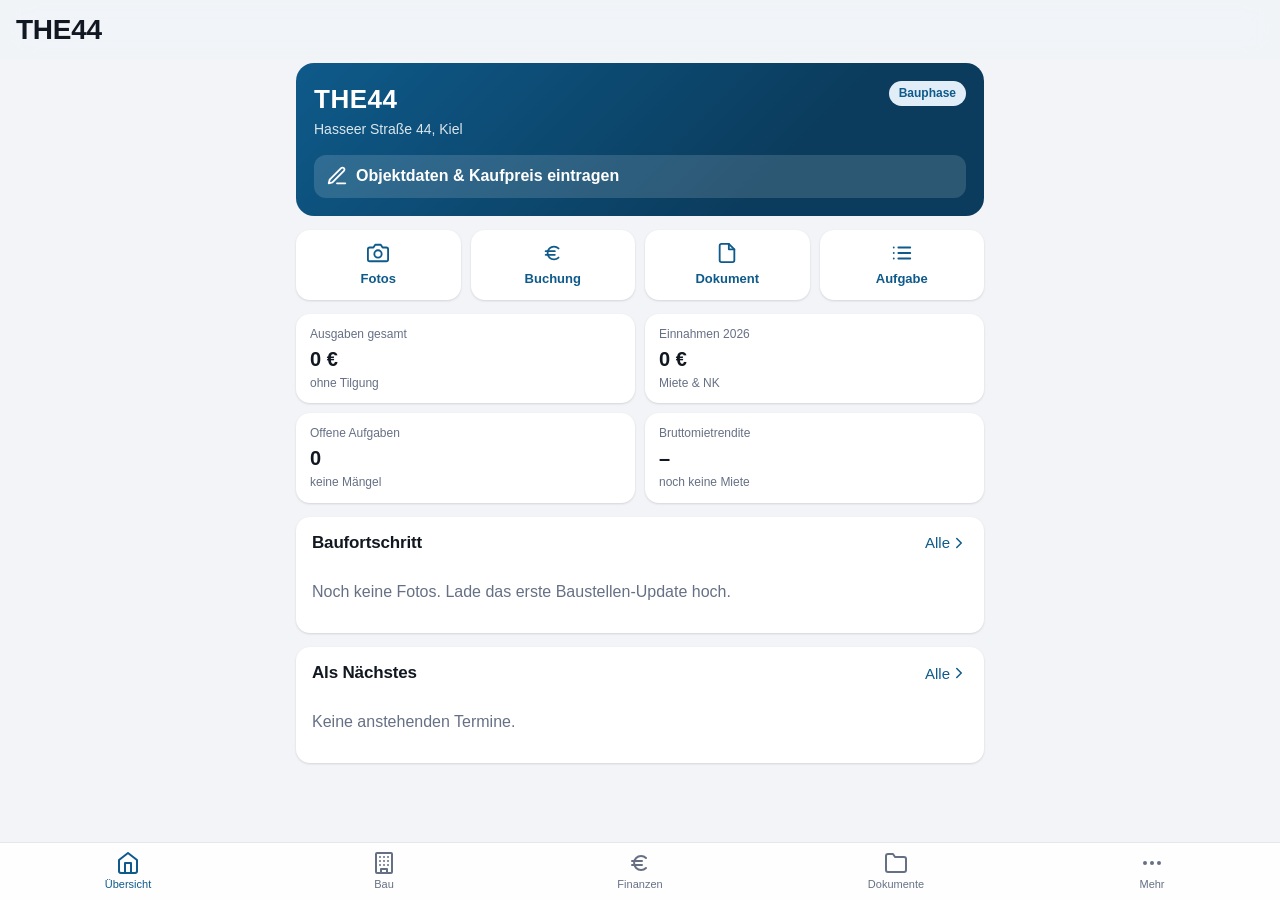
==== the44/index.html @ 4cbebdf8 "Add THE44 property management PWA Offline-first mobile web app for the THE44 investment apartment in" ====
<!doctype html>
<html lang="de">
<head>
  <meta charset="utf-8" />
  <meta name="viewport" content="width=device-width, initial-scale=1, viewport-fit=cover" />
  <meta name="theme-color" content="#0e5a8a" media="(prefers-color-scheme: light)" />
  <meta name="theme-color" content="#0d1117" media="(prefers-color-scheme: dark)" />
  <meta name="apple-mobile-web-app-capable" content="yes" />
  <meta name="mobile-web-app-capable" content="yes" />
  <meta name="apple-mobile-web-app-status-bar-style" content="default" />
  <meta name="apple-mobile-web-app-title" content="THE44" />
  <meta name="description" content="Bau, Buchhaltung, Dokumente und Vermietung der Kapitalanlage THE44 in Kiel." />
  <link rel="manifest" href="manifest.webmanifest" />
  <link rel="icon" href="icons/icon.svg" type="image/svg+xml" />
  <link rel="apple-touch-icon" href="icons/apple-touch-icon.png" />
  <link rel="stylesheet" href="styles.css" />
  <title>THE44</title>
</head>
<body>
  <header class="topbar">
    <button type="button" id="back" class="icon-btn" aria-label="Zurück" hidden>
      <svg class="ic" viewBox="0 0 24 24" fill="none" stroke="currentColor" stroke-width="2" stroke-linecap="round" stroke-linejoin="round"><polyline points="15 18 9 12 15 6"/></svg>
    </button>
    <h1 id="title">THE44</h1>
  </header>

  <main id="view" aria-live="polite"></main>

  <button type="button" id="fab" class="fab" hidden></button>

  <nav class="tabbar" aria-label="Hauptnavigation">
    <a href="#/home" data-tab="home">
      <svg class="ic" viewBox="0 0 24 24" fill="none" stroke="currentColor" stroke-width="2" stroke-linecap="round" stroke-linejoin="round"><path d="M3 9l9-7 9 7v11a2 2 0 0 1-2 2H5a2 2 0 0 1-2-2z"/><polyline points="9 22 9 12 15 12 15 22"/></svg>
      <span>Übersicht</span>
    </a>
    <a href="#/bau" data-tab="bau">
      <svg class="ic" viewBox="0 0 24 24" fill="none" stroke="currentColor" stroke-width="2" stroke-linecap="round" stroke-linejoin="round"><rect x="4" y="2" width="16" height="20" rx="1"/><path d="M9 22v-4h6v4"/><path d="M8 6h.01M12 6h.01M16 6h.01M8 10h.01M12 10h.01M16 10h.01M8 14h.01M12 14h.01M16 14h.01"/></svg>
      <span>Bau</span>
    </a>
    <a href="#/finanzen" data-tab="finanzen">
      <svg class="ic" viewBox="0 0 24 24" fill="none" stroke="currentColor" stroke-width="2" stroke-linecap="round" stroke-linejoin="round"><path d="M18 7a7 7 0 1 0 0 10"/><line x1="4" y1="10" x2="14" y2="10"/><line x1="4" y1="14" x2="14" y2="14"/></svg>
      <span>Finanzen</span>
    </a>
    <a href="#/dokumente" data-tab="dokumente">
      <svg class="ic" viewBox="0 0 24 24" fill="none" stroke="currentColor" stroke-width="2" stroke-linecap="round" stroke-linejoin="round"><path d="M22 19a2 2 0 0 1-2 2H4a2 2 0 0 1-2-2V5a2 2 0 0 1 2-2h5l2 3h9a2 2 0 0 1 2 2z"/></svg>
      <span>Dokumente</span>
    </a>
    <a href="#/mehr" data-tab="mehr">
      <svg class="ic" viewBox="0 0 24 24" fill="none" stroke="currentColor" stroke-width="2" stroke-linecap="round" stroke-linejoin="round"><circle cx="12" cy="12" r="1"/><circle cx="19" cy="12" r="1"/><circle cx="5" cy="12" r="1"/></svg>
      <span>Mehr</span>
    </a>
  </nav>

  <div id="toast" class="toast" role="status"></div>

  <script type="module" src="js/app.js"></script>
</body>
</html>
---- the44/styles.css ----
:root {
  --bg: #f2f4f7;
  --surface: #ffffff;
  --surface-2: #f7f8fa;
  --text: #121821;
  --muted: #667085;
  --border: #e4e7ec;
  --accent: #0e5a8a;
  --accent-soft: #e2eef7;
  --on-accent: #ffffff;
  --pos: #17803d;
  --neg: #c0362c;
  --warn: #b45309;
  --warn-soft: #fff4e5;
  --radius: 14px;
  --shadow: 0 1px 2px rgba(16, 24, 40, 0.06), 0 1px 3px rgba(16, 24, 40, 0.08);
  --tabbar-h: 58px;
  --safe-b: env(safe-area-inset-bottom, 0px);
  --safe-t: env(safe-area-inset-top, 0px);
  color-scheme: light;
}

@media (prefers-color-scheme: dark) {
  :root {
    --bg: #0d1117;
    --surface: #161b22;
    --surface-2: #1c222b;
    --text: #e6edf3;
    --muted: #8b949e;
    --border: #2a313c;
    --accent: #58a6dd;
    --accent-soft: #13314a;
    --on-accent: #08131d;
    --pos: #3fb950;
    --neg: #f47067;
    --warn: #e3a341;
    --warn-soft: #2d2212;
    --shadow: none;
    color-scheme: dark;
  }
}

* { box-sizing: border-box; }
[hidden] { display: none !important; }
html { -webkit-text-size-adjust: 100%; }
body {
  margin: 0;
  background: var(--bg);
  color: var(--text);
  font: 16px/1.4 -apple-system, BlinkMacSystemFont, "SF Pro Text", "Segoe UI", Roboto, Helvetica, Arial, sans-serif;
  -webkit-tap-highlight-color: transparent;
  padding-bottom: calc(var(--tabbar-h) + var(--safe-b) + 24px);
}
a { color: var(--accent); text-decoration: none; }
button { font: inherit; color: inherit; }
h1, h2, h3 { margin: 0; letter-spacing: -0.01em; }
.ic { width: 22px; height: 22px; flex: none; }
.ic.inline { width: 14px; height: 14px; vertical-align: -2px; }
.ic.big { width: 44px; height: 44px; }
.muted { color: var(--muted); }
.small { font-size: 13px; }
.pos { color: var(--pos); }
.neg { color: var(--neg); }
.warn-text { color: var(--warn); display: flex; gap: 6px; align-items: center; }
.pad { padding: 4px 4px 0; }
.pre { white-space: pre-wrap; margin: 0; }
.clamp { display: -webkit-box; -webkit-line-clamp: 1; -webkit-box-orient: vertical; overflow: hidden; }

/* ---------- Shell ---------- */
.topbar {
  position: sticky; top: 0; z-index: 10;
  display: flex; align-items: center; gap: 4px;
  padding: calc(var(--safe-t) + 10px) 16px 10px;
  background: color-mix(in srgb, var(--bg) 86%, transparent);
  backdrop-filter: saturate(180%) blur(16px);
  -webkit-backdrop-filter: saturate(180%) blur(16px);
}
.topbar h1 { font-size: 28px; font-weight: 750; }
.topbar #back { margin-left: -10px; }
main { max-width: 720px; margin: 0 auto; padding: 4px 16px 16px; display: flex; flex-direction: column; gap: 14px; }

.tabbar {
  position: fixed; left: 0; right: 0; bottom: 0; z-index: 20;
  display: grid; grid-template-columns: repeat(5, 1fr);
  height: calc(var(--tabbar-h) + var(--safe-b)); padding-bottom: var(--safe-b);
  background: color-mix(in srgb, var(--surface) 90%, transparent);
  backdrop-filter: saturate(180%) blur(16px);
  -webkit-backdrop-filter: saturate(180%) blur(16px);
  border-top: 1px solid var(--border);
}
.tabbar a { display: flex; flex-direction: column; align-items: center; justify-content: center; gap: 2px; color: var(--muted); font-size: 11px; font-weight: 500; }
.tabbar a.active { color: var(--accent); }
.tabbar .ic { width: 24px; height: 24px; }

.fab {
  position: fixed; z-index: 15;
  right: max(16px, calc(50vw - 360px + 16px));
  bottom: calc(var(--tabbar-h) + var(--safe-b) + 16px);
  width: 56px; height: 56px; border-radius: 50%; border: 0;
  background: var(--accent); color: var(--on-accent);
  display: grid; place-items: center;
  box-shadow: 0 6px 16px rgba(14, 90, 138, 0.35);
  cursor: pointer;
}
.fab .ic { width: 26px; height: 26px; }

.toast {
  position: fixed; left: 50%; z-index: 100;
  bottom: calc(var(--tabbar-h) + var(--safe-b) + 84px);
  transform: translate(-50%, 20px); opacity: 0; pointer-events: none;
  background: #1f2937; color: #fff; padding: 10px 16px; border-radius: 999px;
  font-size: 14px; max-width: calc(100vw - 32px); transition: 0.2s ease;
}
.toast.show { opacity: 1; transform: translate(-50%, 0); }

/* ---------- Bausteine ---------- */
.card { background: var(--surface); border-radius: var(--radius); padding: 14px 16px; box-shadow: var(--shadow); display: flex; flex-direction: column; gap: 10px; }
.card.tap { cursor: pointer; }
.card-head { display: flex; align-items: center; justify-content: space-between; gap: 10px; }
.card-head h3 { font-size: 17px; }
.card-head a { display: inline-flex; align-items: center; font-size: 15px; }
.card-head a .ic { width: 18px; height: 18px; }
.card-actions { display: flex; gap: 8px; justify-content: flex-end; }
.row-between { display: flex; justify-content: space-between; align-items: baseline; gap: 10px; }

.hero {
  background: linear-gradient(135deg, #0e5a8a, #0b3c5d 70%);
  color: #fff; border-radius: 18px; padding: 18px; display: flex; flex-direction: column; gap: 16px;
}
.hero h2 { font-size: 26px; font-weight: 800; letter-spacing: 0.02em; }
.hero p { margin: 2px 0 0; opacity: 0.85; font-size: 14px; }
.hero-top { display: flex; justify-content: space-between; gap: 10px; align-items: flex-start; flex-wrap: wrap; }
.hero .pill { background: rgba(255, 255, 255, 0.16); color: #fff; }
.hero-progress { display: flex; flex-direction: column; gap: 8px; font-size: 14px; }
.hero-progress small { opacity: 0.8; }
.hero .progress { background: rgba(255, 255, 255, 0.2); }
.hero .progress span { background: #7fd1ff; }
.hero-cta { color: #fff; background: rgba(255, 255, 255, 0.14); border-radius: 12px; padding: 10px 12px; display: flex; gap: 8px; align-items: center; font-weight: 600; }

.pill { font-size: 12px; font-weight: 600; padding: 4px 10px; border-radius: 999px; background: var(--surface-2); color: var(--muted); white-space: nowrap; }
.pill.pos { background: color-mix(in srgb, var(--pos) 16%, transparent); color: var(--pos); }
.pill.accent { background: var(--accent-soft); color: var(--accent); }

.progress { height: 8px; border-radius: 99px; background: var(--surface-2); overflow: hidden; }
.progress span { display: block; height: 100%; background: var(--accent); border-radius: 99px; }

.notice { display: flex; gap: 10px; align-items: flex-start; background: var(--accent-soft); color: var(--text); padding: 12px 14px; border-radius: 12px; font-size: 14px; }
.notice .ic { color: var(--accent); }
.notice.warn { background: var(--warn-soft); }
.notice.warn .ic { color: var(--warn); }

.quick { display: grid; grid-template-columns: repeat(4, 1fr); gap: 10px; }
.quick button {
  border: 0; background: var(--surface); border-radius: var(--radius); box-shadow: var(--shadow);
  padding: 12px 4px; display: flex; flex-direction: column; align-items: center; gap: 6px;
  font-size: 13px; font-weight: 600; color: var(--accent); cursor: pointer;
}

.stats { display: grid; grid-template-columns: 1fr 1fr; gap: 10px; }
.stats.three { grid-template-columns: repeat(3, 1fr); }
.stat { background: var(--surface); border-radius: var(--radius); box-shadow: var(--shadow); padding: 12px 14px; display: flex; flex-direction: column; gap: 2px; color: var(--text); min-width: 0; }
.stat small { color: var(--muted); font-size: 12px; }
.stat strong { font-size: 20px; font-weight: 700; font-variant-numeric: tabular-nums; white-space: nowrap; overflow: hidden; text-overflow: ellipsis; }
.stats.three .stat strong { font-size: 16px; }
.stat span { color: var(--muted); font-size: 12px; }

.strip { display: flex; gap: 8px; overflow-x: auto; scrollbar-width: none; margin: 0 -16px; padding: 0 16px; }
.strip button { flex: none; border: 0; padding: 0; background: none; cursor: pointer; }
.strip img { width: 96px; height: 96px; object-fit: cover; border-radius: 10px; display: block; }

.segmented { display: grid; grid-auto-flow: column; grid-auto-columns: 1fr; background: var(--surface-2); border: 1px solid var(--border); border-radius: 10px; padding: 2px; }
.segmented a { text-align: center; padding: 7px 4px; border-radius: 8px; color: var(--text); font-size: 14px; font-weight: 500; }
.segmented a.active { background: var(--surface); box-shadow: var(--shadow); font-weight: 650; }

.chips { display: flex; gap: 8px; overflow-x: auto; scrollbar-width: none; margin: 0 -16px; padding: 0 16px; }
.chip { flex: none; border: 1px solid var(--border); background: var(--surface); padding: 6px 12px; border-radius: 999px; font-size: 14px; cursor: pointer; }
.chip.active { background: var(--accent); border-color: var(--accent); color: var(--on-accent); }

.filters { display: flex; gap: 10px; align-items: center; flex-wrap: wrap; }
.filters .chips { margin: 0; padding: 0; flex: 1; }
select, input, textarea {
  font: inherit; color: var(--text); background: var(--surface); border: 1px solid var(--border);
  border-radius: 10px; padding: 10px 12px; width: 100%; min-height: 44px;
}
.filters select { width: auto; min-height: 36px; padding: 6px 10px; }
textarea { resize: vertical; }
input[type="file"] { padding: 8px; font-size: 14px; }
input:focus, select:focus, textarea:focus { outline: 2px solid var(--accent); outline-offset: -1px; }
.search { -webkit-appearance: none; appearance: none; }

.btn {
  display: inline-flex; align-items: center; justify-content: center; gap: 8px;
  border: 1px solid var(--border); background: var(--surface); color: var(--text);
  padding: 11px 16px; border-radius: 12px; font-weight: 600; cursor: pointer; min-height: 44px;
}
.btn.small { padding: 6px 12px; min-height: 36px; font-size: 14px; }
.btn.primary { background: var(--accent); border-color: var(--accent); color: var(--on-accent); }
.btn.danger { color: var(--neg); }
.btn.full { width: 100%; }
.stack { display: flex; flex-direction: column; gap: 10px; }
.icon-btn { border: 0; background: none; padding: 8px; border-radius: 10px; display: inline-grid; place-items: center; cursor: pointer; color: inherit; }
.icon-btn.small { padding: 4px; }
.icon-btn.small .ic { width: 16px; height: 16px; }

/* Listen */
.list { list-style: none; margin: 0; padding: 0; background: var(--surface); border-radius: var(--radius); box-shadow: var(--shadow); overflow: hidden; }
.list > li + li { border-top: 1px solid var(--border); }
.list.compact { box-shadow: none; background: none; margin: 0 -4px; }
.row {
  display: flex; align-items: center; gap: 12px; width: 100%; text-align: left;
  border: 0; background: none; padding: 12px 14px; color: var(--text); cursor: pointer; min-height: 52px;
}
.list.compact .row { padding: 8px 4px; min-height: 0; }
.row .grow { flex: 1; min-width: 0; display: flex; flex-direction: column; gap: 2px; }
.row .grow strong { font-weight: 600; overflow: hidden; text-overflow: ellipsis; white-space: nowrap; }
.row .grow small { font-size: 13px; }
.row .amount { font-variant-numeric: tabular-nums; font-weight: 600; white-space: nowrap; }
.row .chev { color: var(--muted); width: 18px; height: 18px; }
.list-head { font-size: 13px; font-weight: 600; text-transform: uppercase; letter-spacing: 0.04em; color: var(--muted); display: flex; justify-content: space-between; padding: 6px 4px 0; margin-bottom: -6px; }
.list-head span { text-transform: none; letter-spacing: 0; font-variant-numeric: tabular-nums; }

.menu-icon { width: 32px; height: 32px; border-radius: 8px; background: var(--accent-soft); color: var(--accent); display: grid; place-items: center; }
.menu-icon .ic { width: 18px; height: 18px; }
.avatar { width: 36px; height: 36px; border-radius: 50%; background: var(--accent-soft); color: var(--accent); display: grid; place-items: center; font-weight: 700; flex: none; }

.tx-icon { width: 34px; height: 34px; border-radius: 50%; display: grid; place-items: center; flex: none; background: color-mix(in srgb, var(--neg) 12%, transparent); color: var(--neg); }
.tx-icon.income { background: color-mix(in srgb, var(--pos) 14%, transparent); color: var(--pos); }
.tx-icon .ic { width: 18px; height: 18px; }

.num-badge { width: 30px; height: 30px; border-radius: 50%; flex: none; display: grid; place-items: center; font-size: 13px; font-weight: 700; background: var(--surface-2); color: var(--muted); border: 1px solid var(--border); }
.num-badge.abgerufen { background: var(--warn-soft); color: var(--warn); border-color: transparent; }
.num-badge.bezahlt { background: var(--pos); color: #fff; border-color: transparent; }
.num-badge .ic { width: 16px; height: 16px; }

.badge { font-size: 11px; font-weight: 700; text-transform: uppercase; letter-spacing: 0.03em; padding: 2px 6px; border-radius: 6px; background: var(--surface-2); color: var(--muted); }
.badge.mangel { background: color-mix(in srgb, var(--neg) 14%, transparent); color: var(--neg); }
.badge.termin { background: var(--accent-soft); color: var(--accent); }

.task { display: flex; align-items: center; }
.task .row { padding-left: 4px; }
.check-btn { flex: none; margin-left: 14px; width: 26px; height: 26px; border-radius: 50%; border: 2px solid var(--border); background: none; display: grid; place-items: center; cursor: pointer; padding: 0; }
.task.done .check-btn { background: var(--pos); border-color: var(--pos); color: #fff; }
.task.done strong { text-decoration: line-through; color: var(--muted); }
.check-btn .ic { width: 16px; height: 16px; }

.file-thumb { width: 44px; height: 44px; border-radius: 8px; object-fit: cover; flex: none; background: var(--accent-soft); color: var(--accent); display: grid; place-items: center; position: relative; }
.file-thumb em { position: absolute; bottom: 3px; font-style: normal; font-size: 9px; font-weight: 800; text-transform: uppercase; }
.file-thumb .ic { width: 20px; height: 20px; margin-top: -8px; }

/* Key/Value */
.kv { margin: 0; display: flex; flex-direction: column; }
.kv > div { display: flex; justify-content: space-between; gap: 12px; padding: 8px 0; border-bottom: 1px solid var(--border); align-items: baseline; }
.kv > div:last-child { border-bottom: 0; }
.kv dt { color: var(--muted); font-size: 14px; display: flex; flex-direction: column; }
.kv dt small { font-size: 11px; opacity: 0.8; }
.kv dd { margin: 0; text-align: right; font-variant-numeric: tabular-nums; }

/* Leerzustand */
.empty { text-align: center; padding: 32px 16px; color: var(--muted); display: flex; flex-direction: column; align-items: center; gap: 10px; }
.empty h3 { color: var(--text); font-size: 18px; }
.empty p { margin: 0; max-width: 360px; }
.empty .btn { margin-top: 4px; }
.empty .ic.big { color: var(--accent); opacity: 0.8; }

/* Fotos */
.photo-group { display: flex; flex-direction: column; gap: 8px; }
.group-head { display: flex; justify-content: space-between; align-items: baseline; gap: 10px; flex-wrap: wrap; }
.group-head h3 { font-size: 17px; }
.group-head span { font-size: 13px; }
.photo-group p { margin: 0; }
.photo-grid { display: grid; grid-template-columns: repeat(3, 1fr); gap: 4px; border-radius: 12px; overflow: hidden; }
@media (min-width: 560px) { .photo-grid { grid-template-columns: repeat(4, 1fr); } }
.photo-grid button { border: 0; padding: 0; background: var(--surface-2); aspect-ratio: 1; cursor: pointer; }
.photo-grid img { width: 100%; height: 100%; object-fit: cover; display: block; }

/* Mieteingänge */
.months { display: grid; grid-template-columns: repeat(6, 1fr); gap: 6px; }
.month { border: 1px solid var(--border); background: var(--surface); border-radius: 8px; padding: 8px 0; font-size: 12px; font-weight: 600; display: flex; flex-direction: column; align-items: center; gap: 2px; min-height: 50px; justify-content: center; cursor: pointer; }
.month .ic { width: 14px; height: 14px; }
.month.booked { background: color-mix(in srgb, var(--pos) 14%, transparent); border-color: transparent; color: var(--pos); cursor: default; }
.month.due { border-color: var(--neg); color: var(--neg); }
.month.future { color: var(--muted); }
.month.na { opacity: 0.35; cursor: default; }

.prose h3 { font-size: 17px; margin-top: 6px; }
.prose p, .prose ol, .prose ul { margin: 0; }
.prose ol, .prose ul { padding-left: 20px; display: flex; flex-direction: column; gap: 4px; }

/* ---------- Dialoge ---------- */
dialog { border: 0; padding: 0; color: var(--text); background: var(--surface); }
dialog::backdrop { background: rgba(0, 0, 0, 0.45); }
dialog.sheet {
  width: 100%; max-width: 560px; max-height: 92vh; max-height: 92dvh;
  margin: auto auto 0; border-radius: 18px 18px 0 0; overflow: hidden;
  display: flex; flex-direction: column;
}
dialog.sheet[open] { animation: up 0.22s ease-out; }
@keyframes up { from { transform: translateY(40px); opacity: 0.4; } }
@media (min-width: 600px) { dialog.sheet { margin: auto; border-radius: 18px; } }
dialog.sheet form { display: flex; flex-direction: column; min-height: 0; max-height: inherit; }
.sheet-head { display: grid; grid-template-columns: 1fr auto 1fr; align-items: center; padding: 12px 8px; border-bottom: 1px solid var(--border); }
.sheet-head h2 { font-size: 16px; text-align: center; padding: 0 6px; }
.sheet-head .btn-text:last-child { justify-self: end; }
.btn-text { border: 0; background: none; color: var(--accent); padding: 8px 10px; cursor: pointer; font-size: 16px; justify-self: start; }
.btn-text.strong { font-weight: 700; }
.sheet-body {
  overflow-y: auto; padding: 14px 16px calc(20px + var(--safe-b));
  display: grid; grid-template-columns: 1fr 1fr; gap: 12px; align-content: start;
}
.field { display: flex; flex-direction: column; gap: 6px; grid-column: span 2; min-width: 0; }
.field.half { grid-column: span 1; }
.field > span, .label { font-size: 13px; font-weight: 600; color: var(--muted); }
.field.check { flex-direction: row; align-items: center; gap: 10px; }
.field.check input { width: 22px; height: 22px; min-height: 0; accent-color: var(--accent); }
.field.check span { font-size: 15px; font-weight: 400; color: var(--text); }
.field.intro { font-size: 14px; }
.hint { color: var(--muted); font-size: 12px; }
.hint:empty { display: none; }
.sheet-body > .btn { grid-column: span 2; margin-top: 8px; }
.mini-files { list-style: none; margin: 0; padding: 0; display: flex; flex-direction: column; gap: 4px; }
.mini-files li { display: flex; align-items: center; gap: 6px; font-size: 14px; }
.mini-files li .ic { width: 16px; height: 16px; }
.mini-files button:first-child { border: 0; background: none; color: var(--accent); padding: 4px 0; display: flex; gap: 6px; align-items: center; text-align: left; cursor: pointer; flex: 1; min-width: 0; overflow-wrap: anywhere; }
.thumb-row { display: flex; gap: 6px; flex-wrap: wrap; }
.thumb-row button { width: 64px; height: 64px; border: 0; padding: 0; border-radius: 8px; overflow: hidden; background: var(--surface-2); display: grid; place-items: center; cursor: pointer; }
.thumb-row img { width: 100%; height: 100%; object-fit: cover; }

.action-sheet .sheet-body { display: flex; flex-direction: column; gap: 0; padding-top: 6px; }
.as-title { padding: 10px 4px 12px; display: flex; flex-direction: column; gap: 2px; text-align: center; border-bottom: 1px solid var(--border); }
.as-title strong { overflow-wrap: anywhere; }
.as-title small { color: var(--muted); }
.as-btn { border: 0; background: none; display: flex; align-items: center; gap: 12px; padding: 14px 6px; font-size: 17px; color: var(--accent); cursor: pointer; border-bottom: 1px solid var(--border); text-align: left; }
.as-btn.danger { color: var(--neg); }
.as-btn.cancel { justify-content: center; font-weight: 600; border-bottom: 0; color: var(--text); }

dialog.viewer, dialog.lightbox {
  width: 100vw; height: 100vh; height: 100dvh; max-width: none; max-height: none; margin: 0;
  background: #000; color: #fff; display: flex; flex-direction: column;
}
dialog.viewer::backdrop, dialog.lightbox::backdrop { background: #000; }
.viewer-head { display: flex; align-items: center; justify-content: space-between; gap: 8px; padding: calc(var(--safe-t) + 6px) 8px 6px; }
.viewer-name, .lb-count { font-size: 14px; opacity: 0.85; overflow: hidden; text-overflow: ellipsis; white-space: nowrap; }
.viewer-body { flex: 1; min-height: 0; display: grid; place-items: center; overflow: auto; }
.viewer-body img { max-width: 100%; max-height: 100%; object-fit: contain; }
.viewer-body iframe { width: 100%; height: 100%; border: 0; background: #fff; }
.viewer-body .empty { color: #ccc; }
.lb-stage { flex: 1; min-height: 0; display: grid; place-items: center; touch-action: pan-y pinch-zoom; }
.lb-stage img { max-width: 100%; max-height: 100%; object-fit: contain; }
.lb-nav { position: absolute; top: 50%; transform: translateY(-50%); border: 0; width: 44px; height: 44px; border-radius: 50%; background: rgba(255, 255, 255, 0.14); color: #fff; display: grid; place-items: center; cursor: pointer; }
.lb-nav.prev { left: 10px; }
.lb-nav.next { right: 10px; }
.lb-nav[hidden] { display: none; }
.lb-caption { padding: 10px 16px calc(var(--safe-b) + 14px); font-size: 14px; }
.lb-caption span { opacity: 0.8; }
.lb-tools { display: flex; }
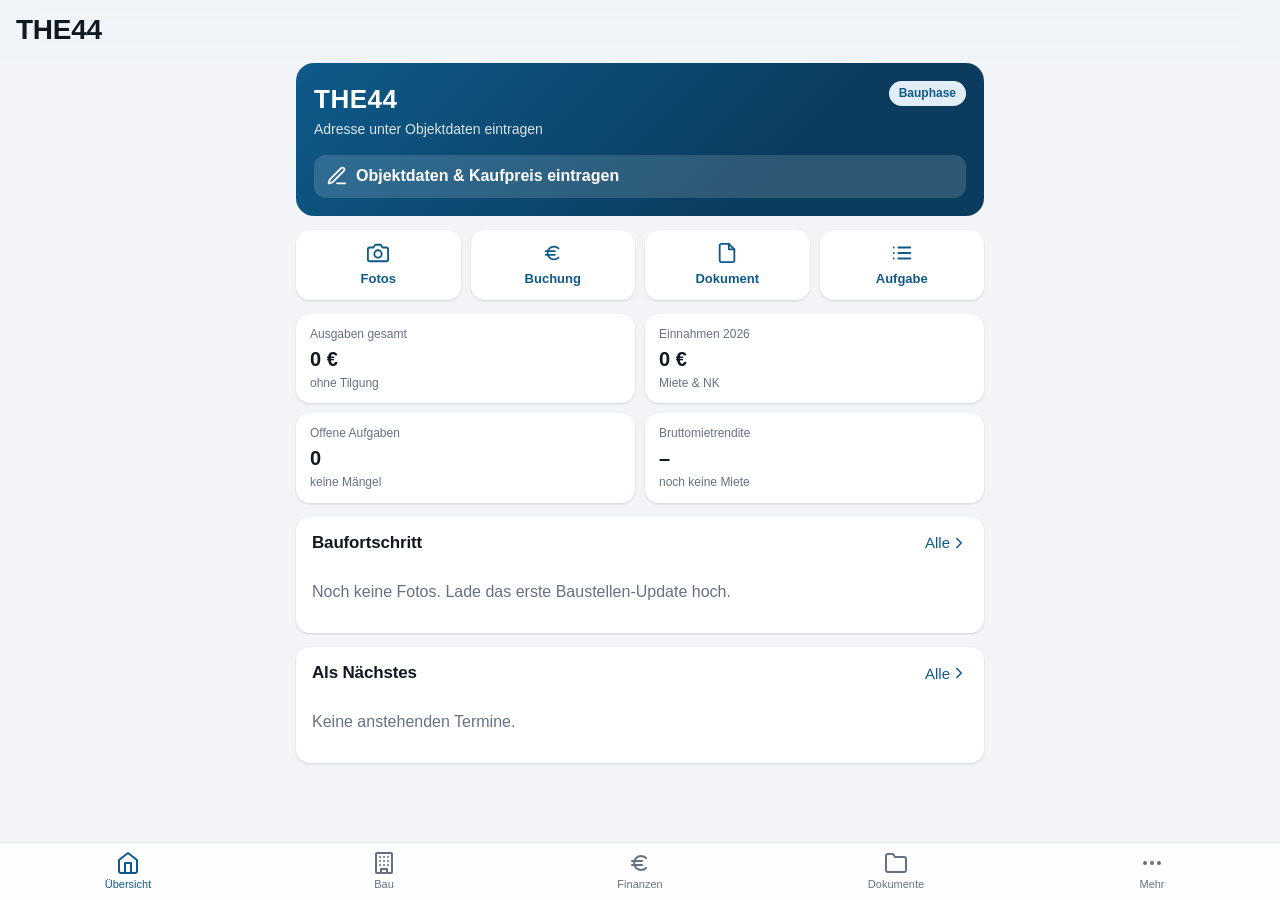
==== commit 94d373d2: "Remove property address from app defaults and metadata The address is now entered by the user in the" ====
--- a/the44/index.html
+++ b/the44/index.html
@@ -9,7 +9,7 @@
   <meta name="mobile-web-app-capable" content="yes" />
   <meta name="apple-mobile-web-app-status-bar-style" content="default" />
   <meta name="apple-mobile-web-app-title" content="THE44" />
-  <meta name="description" content="Bau, Buchhaltung, Dokumente und Vermietung der Kapitalanlage THE44 in Kiel." />
+  <meta name="description" content="Bau, Buchhaltung, Dokumente und Vermietung einer Kapitalanlage-Immobilie." />
   <link rel="manifest" href="manifest.webmanifest" />
   <link rel="icon" href="icons/icon.svg" type="image/svg+xml" />
   <link rel="apple-touch-icon" href="icons/apple-touch-icon.png" />
